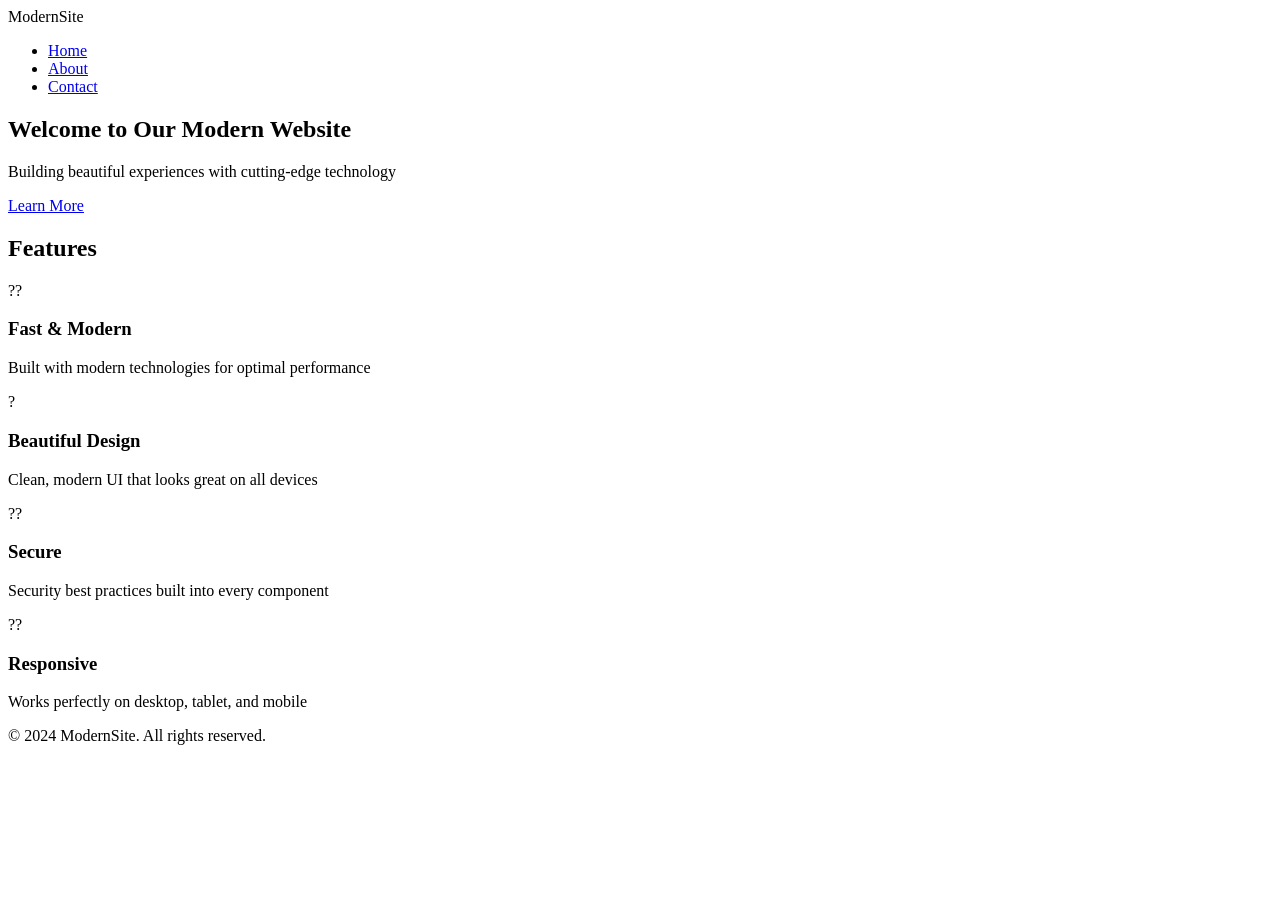
==== templates/index.html @ c9961465 "feat: Initialize Flask project with basic pages and styling Co-authored-by: tobific7 <tobific7@gmail" ====
<!DOCTYPE html>
<html lang="en">
<head>
    <meta charset="UTF-8">
    <meta name="viewport" content="width=device-width, initial-scale=1.0">
    <title>Modern Website - Home</title>
    <link rel="stylesheet" href="{{ url_for('static', filename='css/style.css') }}">
</head>
<body>
    <nav class="navbar">
        <div class="container">
            <div class="nav-brand">ModernSite</div>
            <ul class="nav-menu">
                <li><a href="/" class="active">Home</a></li>
                <li><a href="/about">About</a></li>
                <li><a href="/contact">Contact</a></li>
            </ul>
        </div>
    </nav>

    <main>
        <section class="hero">
            <div class="container">
                <h1 class="hero-title">Welcome to Our Modern Website</h1>
                <p class="hero-subtitle">Building beautiful experiences with cutting-edge technology</p>
                <a href="/about" class="btn btn-primary">Learn More</a>
            </div>
        </section>

        <section class="features">
            <div class="container">
                <h2 class="section-title">Features</h2>
                <div class="feature-grid">
                    <div class="feature-card">
                        <div class="feature-icon">??</div>
                        <h3>Fast & Modern</h3>
                        <p>Built with modern technologies for optimal performance</p>
                    </div>
                    <div class="feature-card">
                        <div class="feature-icon">?</div>
                        <h3>Beautiful Design</h3>
                        <p>Clean, modern UI that looks great on all devices</p>
                    </div>
                    <div class="feature-card">
                        <div class="feature-icon">??</div>
                        <h3>Secure</h3>
                        <p>Security best practices built into every component</p>
                    </div>
                    <div class="feature-card">
                        <div class="feature-icon">??</div>
                        <h3>Responsive</h3>
                        <p>Works perfectly on desktop, tablet, and mobile</p>
                    </div>
                </div>
            </div>
        </section>
    </main>

    <footer class="footer">
        <div class="container">
            <p>&copy; 2024 ModernSite. All rights reserved.</p>
        </div>
    </footer>
</body>
</html>
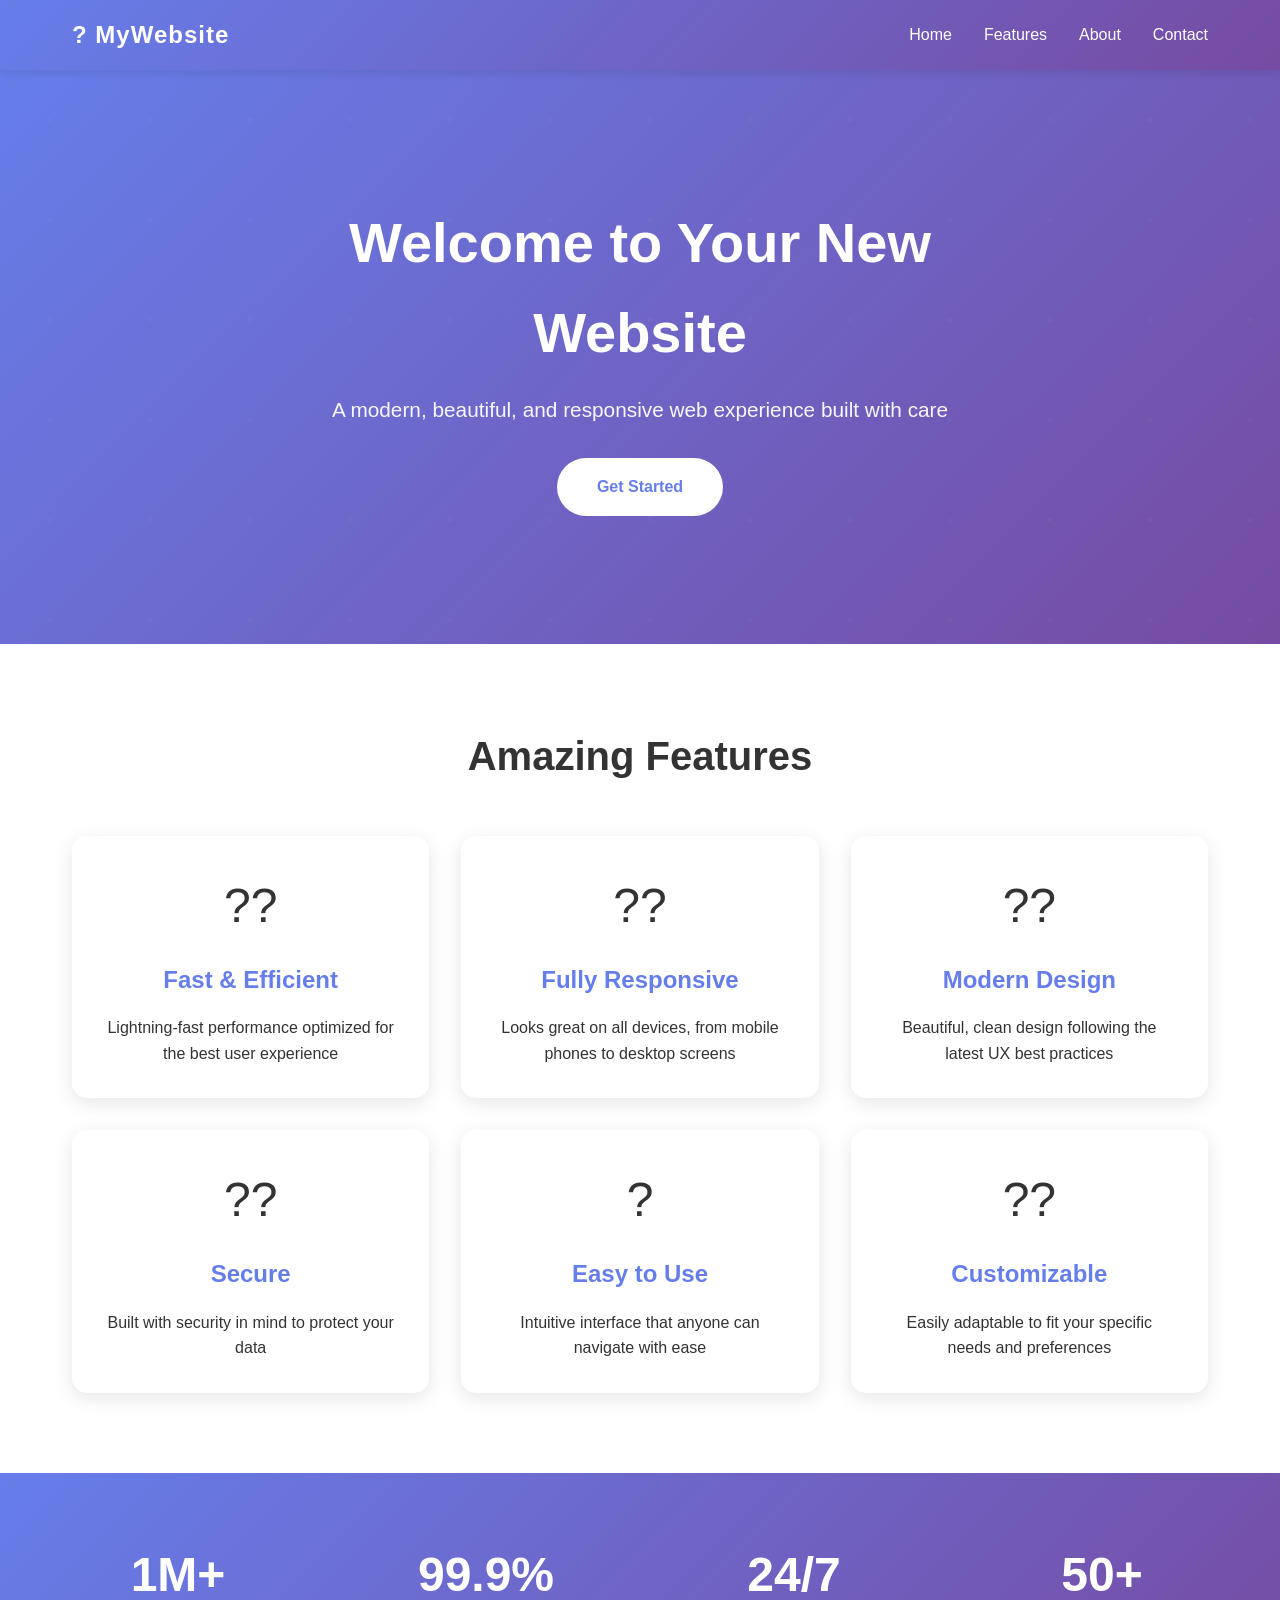
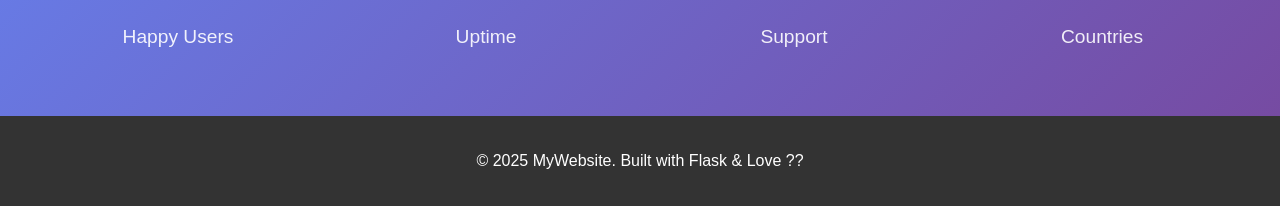
==== commit 5d62fdfc: "feat: Add modern Flask website with responsive design Co-authored-by: tobific7 <tobific7@gmail.com>" ====
--- a/templates/index.html
+++ b/templates/index.html
@@ -3,63 +3,353 @@
 <head>
     <meta charset="UTF-8">
     <meta name="viewport" content="width=device-width, initial-scale=1.0">
-    <title>Modern Website - Home</title>
-    <link rel="stylesheet" href="{{ url_for('static', filename='css/style.css') }}">
+    <title>Welcome - Modern Website</title>
+    <style>
+        * {
+            margin: 0;
+            padding: 0;
+            box-sizing: border-box;
+        }
+
+        body {
+            font-family: -apple-system, BlinkMacSystemFont, 'Segoe UI', Roboto, Oxygen, Ubuntu, Cantarell, sans-serif;
+            line-height: 1.6;
+            color: #333;
+            overflow-x: hidden;
+        }
+
+        /* Header & Navigation */
+        header {
+            background: linear-gradient(135deg, #667eea 0%, #764ba2 100%);
+            color: white;
+            padding: 1rem 0;
+            position: fixed;
+            width: 100%;
+            top: 0;
+            z-index: 1000;
+            box-shadow: 0 2px 10px rgba(0,0,0,0.1);
+        }
+
+        nav {
+            max-width: 1200px;
+            margin: 0 auto;
+            display: flex;
+            justify-content: space-between;
+            align-items: center;
+            padding: 0 2rem;
+        }
+
+        .logo {
+            font-size: 1.5rem;
+            font-weight: bold;
+            letter-spacing: 1px;
+        }
+
+        nav ul {
+            list-style: none;
+            display: flex;
+            gap: 2rem;
+        }
+
+        nav a {
+            color: white;
+            text-decoration: none;
+            transition: opacity 0.3s;
+        }
+
+        nav a:hover {
+            opacity: 0.8;
+        }
+
+        /* Hero Section */
+        .hero {
+            margin-top: 70px;
+            background: linear-gradient(135deg, #667eea 0%, #764ba2 100%);
+            color: white;
+            padding: 8rem 2rem;
+            text-align: center;
+            position: relative;
+            overflow: hidden;
+        }
+
+        .hero::before {
+            content: '';
+            position: absolute;
+            top: 0;
+            left: 0;
+            right: 0;
+            bottom: 0;
+            background: url('data:image/svg+xml,<svg width="100" height="100" xmlns="http://www.w3.org/2000/svg"><circle cx="50" cy="50" r="2" fill="rgba(255,255,255,0.1)"/></svg>');
+            opacity: 0.3;
+        }
+
+        .hero-content {
+            max-width: 800px;
+            margin: 0 auto;
+            position: relative;
+            z-index: 1;
+        }
+
+        .hero h1 {
+            font-size: 3.5rem;
+            margin-bottom: 1rem;
+            animation: fadeInUp 1s ease-out;
+        }
+
+        .hero p {
+            font-size: 1.3rem;
+            margin-bottom: 2rem;
+            opacity: 0.95;
+            animation: fadeInUp 1s ease-out 0.2s backwards;
+        }
+
+        .cta-button {
+            display: inline-block;
+            padding: 1rem 2.5rem;
+            background: white;
+            color: #667eea;
+            text-decoration: none;
+            border-radius: 50px;
+            font-weight: bold;
+            transition: transform 0.3s, box-shadow 0.3s;
+            animation: fadeInUp 1s ease-out 0.4s backwards;
+        }
+
+        .cta-button:hover {
+            transform: translateY(-3px);
+            box-shadow: 0 10px 25px rgba(0,0,0,0.2);
+        }
+
+        /* Features Section */
+        .features {
+            padding: 5rem 2rem;
+            max-width: 1200px;
+            margin: 0 auto;
+        }
+
+        .features h2 {
+            text-align: center;
+            font-size: 2.5rem;
+            margin-bottom: 3rem;
+            color: #333;
+        }
+
+        .feature-grid {
+            display: grid;
+            grid-template-columns: repeat(auto-fit, minmax(300px, 1fr));
+            gap: 2rem;
+        }
+
+        .feature-card {
+            padding: 2rem;
+            background: white;
+            border-radius: 15px;
+            box-shadow: 0 5px 20px rgba(0,0,0,0.1);
+            transition: transform 0.3s, box-shadow 0.3s;
+            text-align: center;
+        }
+
+        .feature-card:hover {
+            transform: translateY(-10px);
+            box-shadow: 0 15px 40px rgba(0,0,0,0.15);
+        }
+
+        .feature-icon {
+            font-size: 3rem;
+            margin-bottom: 1rem;
+        }
+
+        .feature-card h3 {
+            color: #667eea;
+            margin-bottom: 1rem;
+            font-size: 1.5rem;
+        }
+
+        /* Stats Section */
+        .stats {
+            background: linear-gradient(135deg, #667eea 0%, #764ba2 100%);
+            color: white;
+            padding: 4rem 2rem;
+            text-align: center;
+        }
+
+        .stats-grid {
+            max-width: 1200px;
+            margin: 0 auto;
+            display: grid;
+            grid-template-columns: repeat(auto-fit, minmax(200px, 1fr));
+            gap: 2rem;
+        }
+
+        .stat-item h3 {
+            font-size: 3rem;
+            margin-bottom: 0.5rem;
+        }
+
+        .stat-item p {
+            font-size: 1.2rem;
+            opacity: 0.9;
+        }
+
+        /* Footer */
+        footer {
+            background: #333;
+            color: white;
+            text-align: center;
+            padding: 2rem;
+        }
+
+        /* Animations */
+        @keyframes fadeInUp {
+            from {
+                opacity: 0;
+                transform: translateY(30px);
+            }
+            to {
+                opacity: 1;
+                transform: translateY(0);
+            }
+        }
+
+        /* Responsive Design */
+        @media (max-width: 768px) {
+            .hero h1 {
+                font-size: 2rem;
+            }
+
+            .hero p {
+                font-size: 1rem;
+            }
+
+            nav ul {
+                gap: 1rem;
+            }
+
+            .features h2 {
+                font-size: 2rem;
+            }
+        }
+    </style>
 </head>
 <body>
-    <nav class="navbar">
-        <div class="container">
-            <div class="nav-brand">ModernSite</div>
-            <ul class="nav-menu">
-                <li><a href="/" class="active">Home</a></li>
-                <li><a href="/about">About</a></li>
-                <li><a href="/contact">Contact</a></li>
+    <!-- Header -->
+    <header>
+        <nav>
+            <div class="logo">? MyWebsite</div>
+            <ul>
+                <li><a href="#home">Home</a></li>
+                <li><a href="#features">Features</a></li>
+                <li><a href="#about">About</a></li>
+                <li><a href="#contact">Contact</a></li>
             </ul>
+        </nav>
+    </header>
+
+    <!-- Hero Section -->
+    <section class="hero" id="home">
+        <div class="hero-content">
+            <h1>Welcome to Your New Website</h1>
+            <p>A modern, beautiful, and responsive web experience built with care</p>
+            <a href="#features" class="cta-button">Get Started</a>
         </div>
-    </nav>
-
-    <main>
-        <section class="hero">
-            <div class="container">
-                <h1 class="hero-title">Welcome to Our Modern Website</h1>
-                <p class="hero-subtitle">Building beautiful experiences with cutting-edge technology</p>
-                <a href="/about" class="btn btn-primary">Learn More</a>
-            </div>
-        </section>
-
-        <section class="features">
-            <div class="container">
-                <h2 class="section-title">Features</h2>
-                <div class="feature-grid">
-                    <div class="feature-card">
-                        <div class="feature-icon">??</div>
-                        <h3>Fast & Modern</h3>
-                        <p>Built with modern technologies for optimal performance</p>
-                    </div>
-                    <div class="feature-card">
-                        <div class="feature-icon">?</div>
-                        <h3>Beautiful Design</h3>
-                        <p>Clean, modern UI that looks great on all devices</p>
-                    </div>
-                    <div class="feature-card">
-                        <div class="feature-icon">??</div>
-                        <h3>Secure</h3>
-                        <p>Security best practices built into every component</p>
-                    </div>
-                    <div class="feature-card">
-                        <div class="feature-icon">??</div>
-                        <h3>Responsive</h3>
-                        <p>Works perfectly on desktop, tablet, and mobile</p>
-                    </div>
-                </div>
-            </div>
-        </section>
-    </main>
-
-    <footer class="footer">
-        <div class="container">
-            <p>&copy; 2024 ModernSite. All rights reserved.</p>
+    </section>
+
+    <!-- Features Section -->
+    <section class="features" id="features">
+        <h2>Amazing Features</h2>
+        <div class="feature-grid">
+            <div class="feature-card">
+                <div class="feature-icon">??</div>
+                <h3>Fast & Efficient</h3>
+                <p>Lightning-fast performance optimized for the best user experience</p>
+            </div>
+            <div class="feature-card">
+                <div class="feature-icon">??</div>
+                <h3>Fully Responsive</h3>
+                <p>Looks great on all devices, from mobile phones to desktop screens</p>
+            </div>
+            <div class="feature-card">
+                <div class="feature-icon">??</div>
+                <h3>Modern Design</h3>
+                <p>Beautiful, clean design following the latest UX best practices</p>
+            </div>
+            <div class="feature-card">
+                <div class="feature-icon">??</div>
+                <h3>Secure</h3>
+                <p>Built with security in mind to protect your data</p>
+            </div>
+            <div class="feature-card">
+                <div class="feature-icon">?</div>
+                <h3>Easy to Use</h3>
+                <p>Intuitive interface that anyone can navigate with ease</p>
+            </div>
+            <div class="feature-card">
+                <div class="feature-icon">??</div>
+                <h3>Customizable</h3>
+                <p>Easily adaptable to fit your specific needs and preferences</p>
+            </div>
         </div>
+    </section>
+
+    <!-- Stats Section -->
+    <section class="stats">
+        <div class="stats-grid">
+            <div class="stat-item">
+                <h3>1M+</h3>
+                <p>Happy Users</p>
+            </div>
+            <div class="stat-item">
+                <h3>99.9%</h3>
+                <p>Uptime</p>
+            </div>
+            <div class="stat-item">
+                <h3>24/7</h3>
+                <p>Support</p>
+            </div>
+            <div class="stat-item">
+                <h3>50+</h3>
+                <p>Countries</p>
+            </div>
+        </div>
+    </section>
+
+    <!-- Footer -->
+    <footer>
+        <p>&copy; 2025 MyWebsite. Built with Flask & Love ??</p>
     </footer>
+
+    <script>
+        // Smooth scrolling for anchor links
+        document.querySelectorAll('a[href^="#"]').forEach(anchor => {
+            anchor.addEventListener('click', function (e) {
+                e.preventDefault();
+                const target = document.querySelector(this.getAttribute('href'));
+                if (target) {
+                    target.scrollIntoView({
+                        behavior: 'smooth',
+                        block: 'start'
+                    });
+                }
+            });
+        });
+
+        // Add animation on scroll
+        const observerOptions = {
+            threshold: 0.1,
+            rootMargin: '0px 0px -100px 0px'
+        };
+
+        const observer = new IntersectionObserver((entries) => {
+            entries.forEach(entry => {
+                if (entry.isIntersecting) {
+                    entry.target.style.animation = 'fadeInUp 0.6s ease-out forwards';
+                }
+            });
+        }, observerOptions);
+
+        document.querySelectorAll('.feature-card').forEach(card => {
+            observer.observe(card);
+        });
+    </script>
 </body>
 </html>
